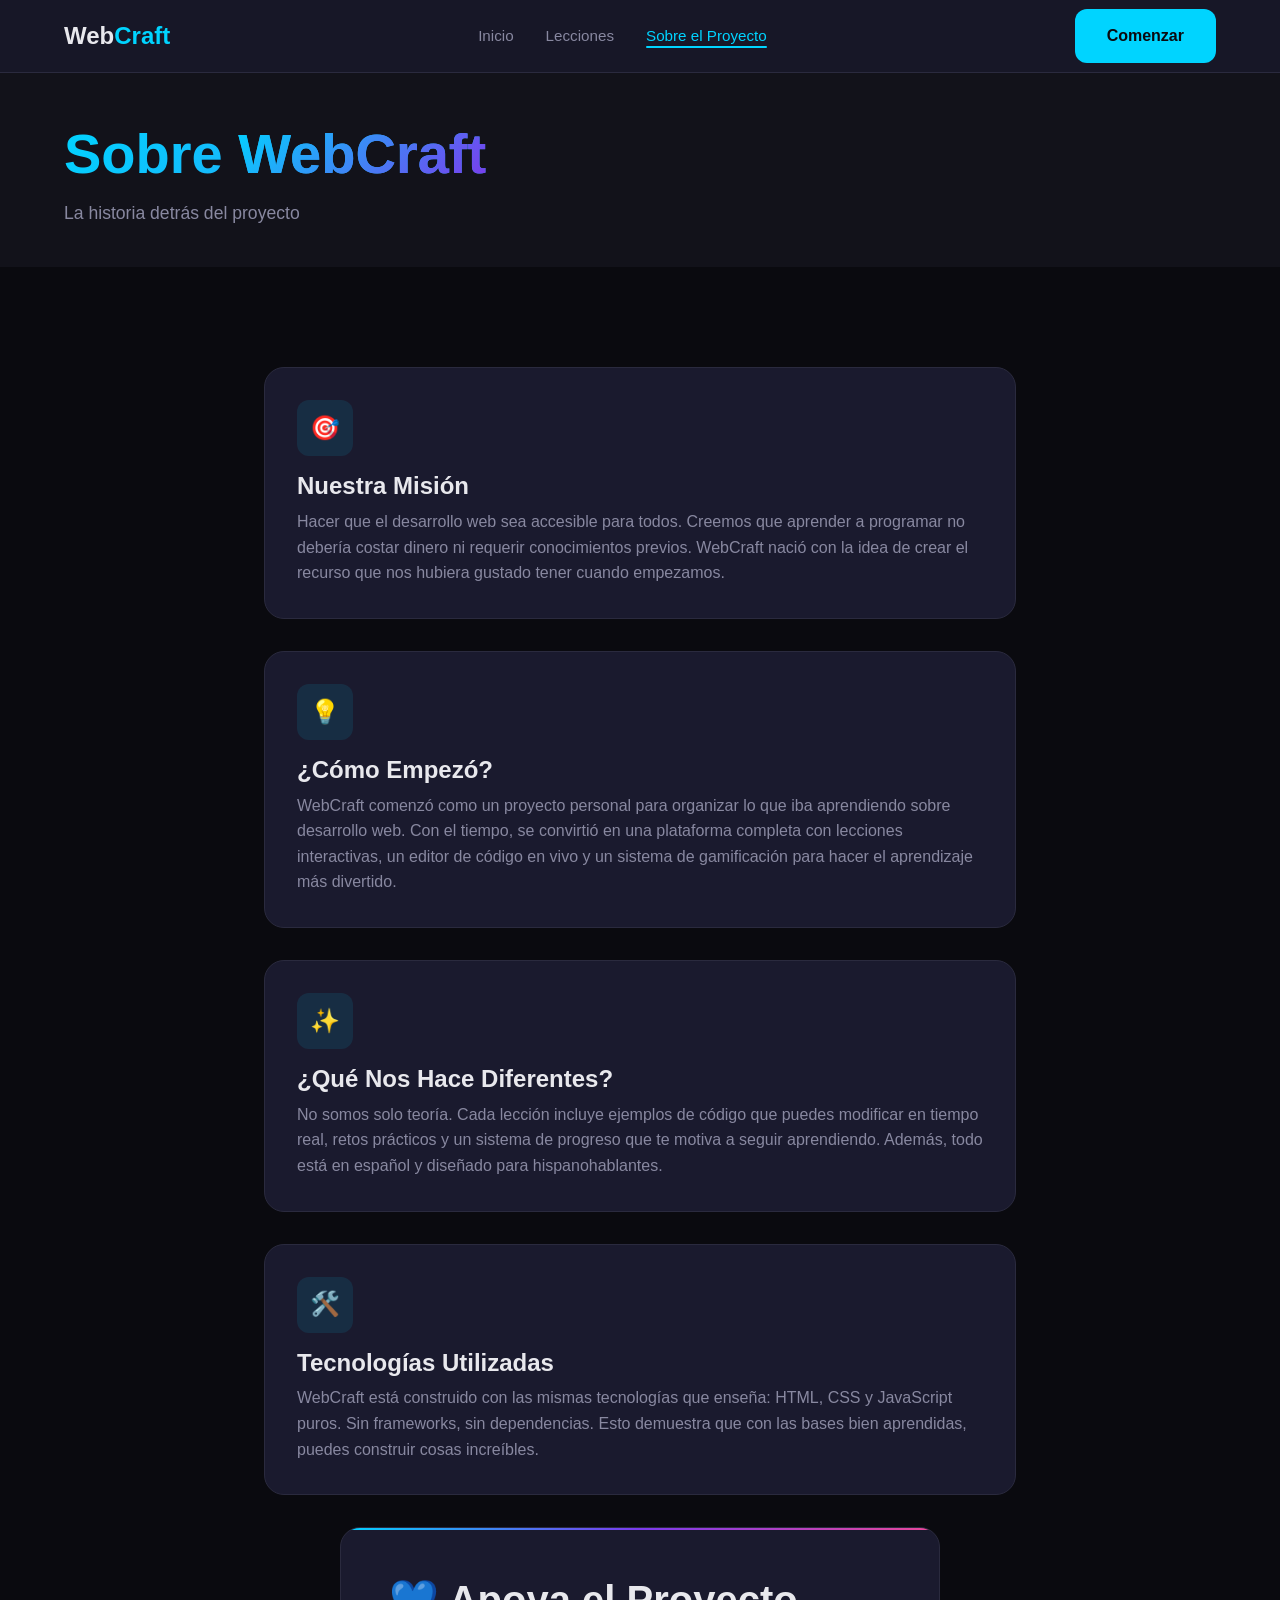
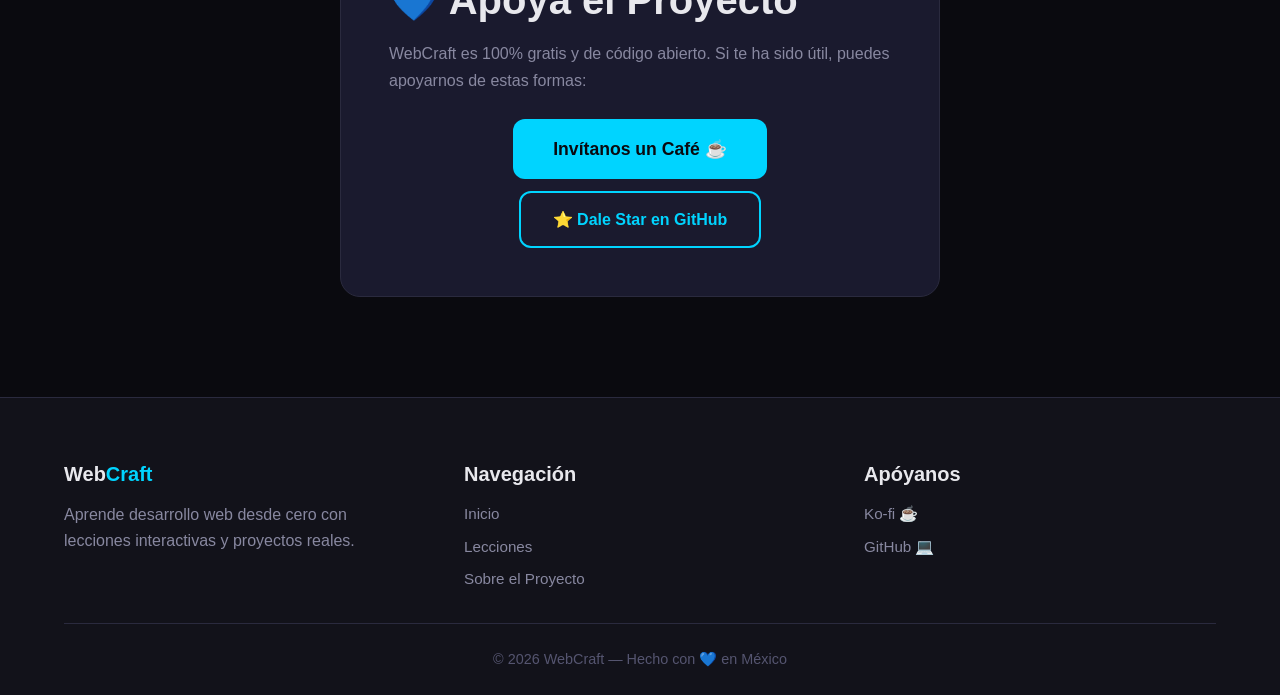
==== about.html @ f42bc747 "Completado el desarrollo de WebCraft: estilos, scripts HTMLs funcionales." ====
<!DOCTYPE html>
<html lang="es">
<head>
  <meta charset="UTF-8">
  <meta name="viewport" content="width=device-width, initial-scale=1.0">
  <meta name="description" content="Conoce la historia detrás de WebCraft, una plataforma gratuita para aprender desarrollo web.">
  <meta property="og:title" content="Sobre el Proyecto — WebCraft">
  <meta property="og:description" content="Conoce la historia detrás de WebCraft, una plataforma gratuita para aprender desarrollo web.">
  <meta property="og:type" content="website">
  <meta http-equiv="Content-Security-Policy" content="default-src 'self'; script-src 'self' 'unsafe-inline'; style-src 'self' 'unsafe-inline' https://fonts.googleapis.com; font-src https://fonts.gstatic.com; frame-src 'self' blob:; img-src 'self' data:;">
  <title>Sobre el Proyecto — WebCraft</title>
  <link rel="icon" href="data:image/svg+xml,<svg xmlns='http://www.w3.org/2000/svg' viewBox='0 0 100 100'><text y='.9em' font-size='90'>🌐</text></svg>">
  <link rel="stylesheet" href="css/styles.css">
  <link rel="stylesheet" href="css/components.css">
  <link rel="stylesheet" href="css/responsive.css">
</head>
<body>
  <header class="header" id="header">
    <nav class="nav container">
      <a href="index.html" class="nav-logo">Web<span>Craft</span></a>
      <ul class="nav-links" id="navLinks">
        <li><a href="index.html">Inicio</a></li>
        <li><a href="lecciones.html">Lecciones</a></li>
        <li><a href="about.html" class="active">Sobre el Proyecto</a></li>
      </ul>
      <a href="lecciones.html" class="btn btn-primary nav-cta">Comenzar</a>
      <button class="hamburger" id="hamburger" aria-label="Menú">
        <span></span><span></span><span></span>
      </button>
    </nav>
  </header>

  <section class="lesson-header">
    <div class="container">
      <h1 class="animate-on-scroll">Sobre <span class="gradient-text">WebCraft</span></h1>
      <p style="color: var(--text-secondary); margin-top: 12px; font-size: 1.1rem;" class="animate-on-scroll">La historia detrás del proyecto</p>
    </div>
  </section>

  <section class="section">
    <div class="container" style="max-width: 800px;">
      <div class="feature-card animate-on-scroll" style="margin-bottom: 32px;">
        <div class="feature-icon">🎯</div>
        <h3>Nuestra Misión</h3>
        <p>Hacer que el desarrollo web sea accesible para todos. Creemos que aprender a programar no debería costar dinero ni requerir conocimientos previos. WebCraft nació con la idea de crear el recurso que nos hubiera gustado tener cuando empezamos.</p>
      </div>

      <div class="feature-card animate-on-scroll" style="margin-bottom: 32px;">
        <div class="feature-icon">💡</div>
        <h3>¿Cómo Empezó?</h3>
        <p>WebCraft comenzó como un proyecto personal para organizar lo que iba aprendiendo sobre desarrollo web. Con el tiempo, se convirtió en una plataforma completa con lecciones interactivas, un editor de código en vivo y un sistema de gamificación para hacer el aprendizaje más divertido.</p>
      </div>

      <div class="feature-card animate-on-scroll" style="margin-bottom: 32px;">
        <div class="feature-icon">✨</div>
        <h3>¿Qué Nos Hace Diferentes?</h3>
        <p>No somos solo teoría. Cada lección incluye ejemplos de código que puedes modificar en tiempo real, retos prácticos y un sistema de progreso que te motiva a seguir aprendiendo. Además, todo está en español y diseñado para hispanohablantes.</p>
      </div>

      <div class="feature-card animate-on-scroll" style="margin-bottom: 32px;">
        <div class="feature-icon">🛠️</div>
        <h3>Tecnologías Utilizadas</h3>
        <p>WebCraft está construido con las mismas tecnologías que enseña: HTML, CSS y JavaScript puros. Sin frameworks, sin dependencias. Esto demuestra que con las bases bien aprendidas, puedes construir cosas increíbles.</p>
      </div>

      <div class="donate-card animate-on-scroll">
        <h2>💙 Apoya el Proyecto</h2>
        <p class="mt-2" style="color: var(--text-secondary); line-height: 1.7;">WebCraft es 100% gratis y de código abierto. Si te ha sido útil, puedes apoyarnos de estas formas:</p>
        <div style="display: flex; flex-direction: column; gap: 12px; margin-top: 24px; align-items: center;">
          <a href="https://ko-fi.com/webcraft" target="_blank" rel="noopener noreferrer" class="btn btn-primary">Invítanos un Café ☕</a>
          <a href="https://github.com/martin08339/webcraft" target="_blank" rel="noopener noreferrer" class="btn btn-secondary">⭐ Dale Star en GitHub</a>
        </div>
      </div>
    </div>
  </section>

  <footer class="footer">
    <div class="container">
      <div class="footer-grid">
        <div class="footer-col">
          <h4>Web<span style="color: var(--accent-cyan)">Craft</span></h4>
          <p style="color: var(--text-secondary); margin-top: 8px; line-height: 1.6;">Aprende desarrollo web desde cero con lecciones interactivas y proyectos reales.</p>
        </div>
        <div class="footer-col">
          <h4>Navegación</h4>
          <a href="index.html">Inicio</a>
          <a href="lecciones.html">Lecciones</a>
          <a href="about.html">Sobre el Proyecto</a>
        </div>
        <div class="footer-col">
          <h4>Apóyanos</h4>
          <a href="https://ko-fi.com/webcraft" target="_blank" rel="noopener noreferrer">Ko-fi ☕</a>
          <a href="https://github.com/martin08339/webcraft" target="_blank" rel="noopener noreferrer">GitHub 💻</a>
        </div>
      </div>
      <div class="footer-bottom">
        <p>© 2026 WebCraft — Hecho con 💙 en México</p>
      </div>
    </div>
  </footer>

  <script src="js/lessons.js"></script>
  <script src="js/progress.js"></script>
  <script src="js/badges.js"></script>
  <script src="js/editor.js"></script>
  <script src="js/main.js"></script>
</body>
</html>
---- css/styles.css ----
/* ============================================
   WebCraft - Main Design System
   Premium Dark Theme for Web Development Learning
   ============================================ */

/* ---------- Google Fonts ---------- */
@import url('https://fonts.googleapis.com/css2?family=Fira+Code:wght@400;500&family=Inter:wght@400;500&family=Outfit:wght@400;500;600;700&display=swap');

/* ============================================
   CSS Custom Properties (Design Tokens)
   ============================================ */
:root {
  /* Backgrounds */
  --bg-primary: #0a0a0f;
  --bg-secondary: #12121a;
  --bg-card: #1a1a2e;
  --bg-card-hover: #1e1e36;

  /* Accent Colors */
  --accent-cyan: #00d4ff;
  --accent-purple: #7c3aed;
  --accent-pink: #ec4899;
  --accent-green: #10b981;

  /* Text Colors */
  --text-primary: #e8e8ed;
  --text-secondary: #8888a0;
  --text-muted: #555570;

  /* Semantic Colors */
  --danger: #ef4444;
  --warning: #f59e0b;

  /* Borders & Shadows */
  --border: #2a2a3e;
  --shadow: 0 4px 24px rgba(0, 0, 0, 0.4);
  --glass: rgba(26, 26, 46, 0.7);

  /* Radii */
  --radius: 12px;
  --radius-lg: 20px;

  /* Transitions */
  --transition: all 0.3s ease;
}

/* ============================================
   Global Reset
   ============================================ */
*,
*::before,
*::after {
  box-sizing: border-box;
  margin: 0;
  padding: 0;
}

html {
  scroll-behavior: smooth;
}

body {
  background-color: var(--bg-primary);
  color: var(--text-primary);
  font-family: 'Inter', -apple-system, BlinkMacSystemFont, 'Segoe UI', sans-serif;
  line-height: 1.6;
  -webkit-font-smoothing: antialiased;
  -moz-osx-font-smoothing: grayscale;
  overflow-x: hidden;
}

/* ============================================
   Typography
   ============================================ */
h1, h2, h3, h4, h5, h6 {
  font-family: 'Outfit', sans-serif;
  color: var(--text-primary);
  line-height: 1.2;
  font-weight: 700;
}

h1 {
  font-size: 3.5rem;
  background: linear-gradient(135deg, var(--accent-cyan), var(--accent-purple));
  -webkit-background-clip: text;
  background-clip: text;
  -webkit-text-fill-color: transparent;
}

h2 {
  font-size: 2.5rem;
}

h3 {
  font-size: 1.5rem;
}

h4 {
  font-size: 1.25rem;
}

h5 {
  font-size: 1.1rem;
}

h6 {
  font-size: 1rem;
}

/* Gradient text utility */
.gradient-text {
  background: linear-gradient(135deg, var(--accent-cyan), var(--accent-purple));
  -webkit-background-clip: text;
  background-clip: text;
  -webkit-text-fill-color: transparent;
}

a {
  color: var(--accent-cyan);
  text-decoration: none;
  transition: var(--transition);
}

a:hover {
  color: var(--accent-purple);
}

/* ============================================
   Layout
   ============================================ */
.container {
  max-width: 1200px;
  margin: 0 auto;
  padding: 0 24px;
}

.section {
  padding: 100px 0;
}

.section-title {
  text-align: center;
  font-size: 2.5rem;
  margin-bottom: 12px;
  background: linear-gradient(135deg, var(--accent-cyan), var(--accent-purple));
  -webkit-background-clip: text;
  background-clip: text;
  -webkit-text-fill-color: transparent;
}

.section-subtitle {
  text-align: center;
  color: var(--text-secondary);
  font-size: 1.1rem;
  max-width: 600px;
  margin: 0 auto 48px;
}

/* Grid system */
.grid-2 {
  display: grid;
  grid-template-columns: repeat(2, 1fr);
  gap: 24px;
}

.grid-3 {
  display: grid;
  grid-template-columns: repeat(3, 1fr);
  gap: 24px;
}

.grid-4 {
  display: grid;
  grid-template-columns: repeat(4, 1fr);
  gap: 24px;
}

/* ============================================
   Header & Navigation
   ============================================ */
.header {
  position: fixed;
  top: 0;
  left: 0;
  width: 100%;
  z-index: 1000;
  background: var(--glass);
  backdrop-filter: blur(20px);
  -webkit-backdrop-filter: blur(20px);
  border-bottom: 1px solid var(--border);
  transition: var(--transition);
}

.header.scrolled {
  background: rgba(10, 10, 15, 0.92);
  box-shadow: 0 2px 20px rgba(0, 0, 0, 0.3);
}

.nav {
  display: flex;
  justify-content: space-between;
  align-items: center;
  height: 72px;
}

.nav-logo {
  font-family: 'Outfit', sans-serif;
  font-weight: 700;
  font-size: 1.5rem;
  color: var(--text-primary);
}

.nav-logo span {
  color: var(--accent-cyan);
}

.nav-links {
  display: flex;
  gap: 32px;
  list-style: none;
  align-items: center;
}

.nav-links a {
  color: var(--text-secondary);
  font-size: 0.95rem;
  font-weight: 500;
  transition: var(--transition);
  position: relative;
}

.nav-links a:hover {
  color: var(--text-primary);
}

.nav-links a.active {
  color: var(--accent-cyan);
}

.nav-links a.active::after {
  content: '';
  position: absolute;
  bottom: -4px;
  left: 0;
  width: 100%;
  height: 2px;
  background: var(--accent-cyan);
  border-radius: 2px;
}

.nav-cta {
  background: var(--accent-cyan);
  color: #0a0a0f;
  padding: 10px 24px;
  border-radius: var(--radius);
  font-weight: 600;
  font-size: 0.9rem;
  border: none;
  cursor: pointer;
  transition: var(--transition);
  font-family: 'Inter', sans-serif;
}

.nav-cta:hover {
  box-shadow: 0 0 20px rgba(0, 212, 255, 0.3);
  transform: translateY(-1px);
}

/* Hamburger menu - hidden by default */
.hamburger {
  display: none;
  flex-direction: column;
  gap: 5px;
  cursor: pointer;
  background: none;
  border: none;
  padding: 4px;
}

.hamburger span {
  display: block;
  width: 24px;
  height: 2px;
  background: var(--text-primary);
  border-radius: 2px;
  transition: var(--transition);
}

/* ============================================
   Hero Section
   ============================================ */
.hero {
  min-height: 100vh;
  display: flex;
  align-items: center;
  justify-content: center;
  position: relative;
  overflow: hidden;
}

.hero::before {
  content: '';
  position: absolute;
  top: -50%;
  left: -50%;
  width: 200%;
  height: 200%;
  background: radial-gradient(
    ellipse at 30% 50%,
    rgba(0, 212, 255, 0.08) 0%,
    rgba(124, 58, 237, 0.06) 30%,
    rgba(236, 72, 153, 0.04) 60%,
    transparent 80%
  );
  animation: gradient 15s ease infinite;
  z-index: 0;
}

.hero-content {
  position: relative;
  z-index: 1;
  text-align: center;
  max-width: 800px;
  padding: 0 24px;
}

.hero h1 {
  font-size: clamp(2.5rem, 5vw, 4rem);
  margin-bottom: 20px;
  line-height: 1.1;
}

.hero p {
  font-size: 1.2rem;
  color: var(--text-secondary);
  max-width: 600px;
  margin: 0 auto;
  line-height: 1.7;
}

.hero-buttons {
  display: flex;
  gap: 16px;
  justify-content: center;
  margin-top: 32px;
  flex-wrap: wrap;
}

/* ============================================
   Buttons
   ============================================ */
.btn {
  padding: 14px 32px;
  border-radius: var(--radius);
  font-weight: 600;
  cursor: pointer;
  transition: var(--transition);
  font-size: 1rem;
  border: none;
  font-family: 'Inter', sans-serif;
  display: inline-flex;
  align-items: center;
  gap: 8px;
}

.btn:hover {
  transform: translateY(-2px);
}

.btn-primary {
  background: var(--accent-cyan);
  color: #0a0a0f;
}

.btn-primary:hover {
  box-shadow: 0 0 30px rgba(0, 212, 255, 0.4), 0 0 60px rgba(0, 212, 255, 0.15);
}

.btn-secondary {
  background: transparent;
  border: 2px solid var(--accent-cyan);
  color: var(--accent-cyan);
}

.btn-secondary:hover {
  background: rgba(0, 212, 255, 0.1);
}

.btn-ghost {
  background: transparent;
  color: var(--text-secondary);
}

.btn-ghost:hover {
  color: var(--text-primary);
}

/* ============================================
   Stats Section
   ============================================ */
.stats {
  display: flex;
  justify-content: center;
  gap: 64px;
  padding: 48px 0;
}

.stat-item {
  text-align: center;
}

.stat-number {
  font-size: 2.5rem;
  font-weight: 700;
  color: var(--accent-cyan);
  font-family: 'Outfit', sans-serif;
  line-height: 1;
}

.stat-label {
  color: var(--text-secondary);
  margin-top: 4px;
  font-size: 0.95rem;
}

/* ============================================
   Feature Cards
   ============================================ */
.features-grid {
  display: grid;
  grid-template-columns: repeat(3, 1fr);
  gap: 24px;
}

.feature-card {
  background: var(--bg-card);
  padding: 32px;
  border-radius: var(--radius-lg);
  border: 1px solid var(--border);
  transition: var(--transition);
  position: relative;
  overflow: hidden;
}

.feature-card:hover {
  transform: translateY(-4px);
  border-color: rgba(0, 212, 255, 0.3);
  box-shadow: 0 8px 32px rgba(0, 0, 0, 0.3);
}

.feature-card::before {
  content: '';
  position: absolute;
  top: 0;
  left: 0;
  width: 100%;
  height: 2px;
  background: linear-gradient(90deg, var(--accent-cyan), var(--accent-purple), var(--accent-pink));
  opacity: 0;
  transition: var(--transition);
}

.feature-card:hover::before {
  opacity: 1;
}

.feature-icon {
  width: 56px;
  height: 56px;
  border-radius: 12px;
  background: rgba(0, 212, 255, 0.1);
  display: flex;
  align-items: center;
  justify-content: center;
  font-size: 24px;
  margin-bottom: 16px;
}

.feature-card h3 {
  margin-bottom: 8px;
}

.feature-card p {
  color: var(--text-secondary);
  line-height: 1.6;
}

/* ============================================
   Steps / How It Works
   ============================================ */
.steps {
  display: flex;
  gap: 32px;
  align-items: flex-start;
}

.step {
  flex: 1;
  text-align: center;
  position: relative;
}

.step-number {
  width: 48px;
  height: 48px;
  border-radius: 50%;
  background: var(--accent-purple);
  color: white;
  font-weight: 700;
  font-size: 1.2rem;
  margin: 0 auto 16px;
  display: flex;
  align-items: center;
  justify-content: center;
  font-family: 'Outfit', sans-serif;
}

/* Connector line between steps */
.step::after {
  content: '';
  position: absolute;
  top: 24px;
  left: calc(50% + 32px);
  width: calc(100% - 64px);
  height: 2px;
  background: linear-gradient(90deg, var(--accent-purple), var(--accent-cyan));
  opacity: 0.3;
}

.step:last-child::after {
  display: none;
}

.step h3 {
  margin-bottom: 8px;
  font-size: 1.15rem;
}

.step p {
  color: var(--text-secondary);
  font-size: 0.95rem;
  line-height: 1.5;
}

/* ============================================
   Footer
   ============================================ */
.footer {
  background: var(--bg-secondary);
  padding: 64px 0 24px;
  border-top: 1px solid var(--border);
}

.footer-grid {
  display: grid;
  grid-template-columns: repeat(3, 1fr);
  gap: 48px;
}

.footer-col h4 {
  margin-bottom: 16px;
  color: var(--text-primary);
  font-family: 'Outfit', sans-serif;
}

.footer-col a {
  display: block;
  color: var(--text-secondary);
  margin-bottom: 8px;
  font-size: 0.95rem;
  transition: var(--transition);
}

.footer-col a:hover {
  color: var(--accent-cyan);
  transform: translateX(4px);
}

.footer-bottom {
  text-align: center;
  padding-top: 24px;
  margin-top: 24px;
  border-top: 1px solid var(--border);
  color: var(--text-muted);
  font-size: 0.9rem;
}

/* ============================================
   Donation Section
   ============================================ */
.donate-section {
  text-align: center;
  padding: 80px 0;
  position: relative;
}

.donate-card {
  background: var(--bg-card);
  max-width: 600px;
  margin: 0 auto;
  padding: 48px;
  border-radius: var(--radius-lg);
  border: 1px solid var(--border);
  position: relative;
  overflow: hidden;
}

.donate-card::before {
  content: '';
  position: absolute;
  top: 0;
  left: 0;
  width: 100%;
  height: 2px;
  background: linear-gradient(90deg, var(--accent-cyan), var(--accent-purple), var(--accent-pink));
}

.donate-card h2 {
  margin-bottom: 12px;
}

.donate-card p {
  color: var(--text-secondary);
  margin-bottom: 24px;
  line-height: 1.6;
}

.donate-card .btn-primary {
  font-size: 1.1rem;
  padding: 16px 40px;
}

/* ============================================
   Keyframe Animations
   ============================================ */

/* Fade in from below */
@keyframes fadeInUp {
  from {
    opacity: 0;
    transform: translateY(30px);
  }
  to {
    opacity: 1;
    transform: translateY(0);
  }
}

/* Subtle floating motion */
@keyframes float {
  0%, 100% {
    transform: translateY(0);
  }
  50% {
    transform: translateY(-10px);
  }
}

/* Gradient background shift for hero */
@keyframes gradient {
  0% {
    background-position: 0% 50%;
  }
  50% {
    background-position: 100% 50%;
  }
  100% {
    background-position: 0% 50%;
  }
}

/* Glow pulse for buttons */
@keyframes glow {
  0%, 100% {
    box-shadow: 0 0 5px rgba(0, 212, 255, 0.2);
  }
  50% {
    box-shadow: 0 0 20px rgba(0, 212, 255, 0.4), 0 0 40px rgba(0, 212, 255, 0.1);
  }
}

/* Slide in from right */
@keyframes slideInRight {
  from {
    opacity: 0;
    transform: translateX(40px);
  }
  to {
    opacity: 1;
    transform: translateX(0);
  }
}

/* Confetti celebration */
@keyframes confetti {
  0% {
    transform: translateY(-100vh) rotate(0deg);
    opacity: 1;
  }
  100% {
    transform: translateY(100vh) rotate(720deg);
    opacity: 0;
  }
}

/* Scroll-triggered animation class */
.animate-on-scroll {
  opacity: 0;
  transform: translateY(30px);
}

.animate-on-scroll.visible {
  opacity: 1;
  transform: translateY(0);
  transition: opacity 0.6s ease, transform 0.6s ease;
}

/* ============================================
   Utility Classes
   ============================================ */

/* Text alignment */
.text-center {
  text-align: center;
}

/* Text colors */
.text-cyan {
  color: var(--accent-cyan);
}

.text-purple {
  color: var(--accent-purple);
}

.text-green {
  color: var(--accent-green);
}

/* Margin top */
.mt-1 {
  margin-top: 8px;
}

.mt-2 {
  margin-top: 16px;
}

.mt-3 {
  margin-top: 24px;
}

.mt-4 {
  margin-top: 32px;
}

/* Margin bottom */
.mb-1 {
  margin-bottom: 8px;
}

.mb-2 {
  margin-bottom: 16px;
}

.mb-3 {
  margin-bottom: 24px;
}

.mb-4 {
  margin-bottom: 32px;
}

/* Hidden utility */
.hidden {
  display: none;
}
---- css/components.css ----
/* ============================================
   WebCraft - Component Styles
   Reusable UI components for the learning platform
   ============================================ */

/* ============================================
   Progress Bar
   ============================================ */
.progress-container {
  background: var(--bg-secondary);
  border-radius: 999px;
  height: 12px;
  overflow: hidden;
  width: 100%;
}

.progress-bar {
  height: 100%;
  background: linear-gradient(90deg, var(--accent-cyan), var(--accent-purple));
  border-radius: 999px;
  transition: width 0.5s ease;
  position: relative;
}

/* Shimmer animation on the progress bar */
.progress-bar::after {
  content: '';
  position: absolute;
  top: 0;
  left: 0;
  width: 100%;
  height: 100%;
  background: linear-gradient(
    90deg,
    transparent 0%,
    rgba(255, 255, 255, 0.2) 50%,
    transparent 100%
  );
  animation: shimmer 2s infinite;
  border-radius: 999px;
}

@keyframes shimmer {
  0% {
    transform: translateX(-100%);
  }
  100% {
    transform: translateX(100%);
  }
}

.progress-info {
  display: flex;
  justify-content: space-between;
  margin-bottom: 8px;
  align-items: center;
}

.progress-text {
  color: var(--text-secondary);
  font-size: 0.9rem;
}

.progress-percentage {
  color: var(--accent-cyan);
  font-weight: 600;
  font-size: 0.9rem;
}

/* ============================================
   Roadmap / Lesson Cards
   ============================================ */
.roadmap {
  position: relative;
  padding-left: 40px;
}

/* Vertical timeline line */
.roadmap::before {
  content: '';
  position: absolute;
  left: 16px;
  top: 0;
  bottom: 0;
  width: 2px;
  background: var(--border);
}

.roadmap-item {
  position: relative;
  margin-bottom: 32px;
  padding-left: 32px;
}

/* Timeline dot */
.roadmap-dot {
  width: 32px;
  height: 32px;
  border-radius: 50%;
  position: absolute;
  left: -40px;
  top: 4px;
  background: var(--bg-card);
  border: 3px solid var(--border);
  z-index: 1;
  display: flex;
  align-items: center;
  justify-content: center;
  font-size: 14px;
  transition: var(--transition);
}

/* Completed state */
.roadmap-item.completed .roadmap-dot {
  border-color: var(--accent-green);
  background: rgba(16, 185, 129, 0.2);
}

/* Available / current state */
.roadmap-item.available .roadmap-dot {
  border-color: var(--accent-cyan);
  background: rgba(0, 212, 255, 0.2);
  animation: glow 2s ease-in-out infinite;
}

/* Locked state */
.roadmap-item.locked .roadmap-dot {
  border-color: var(--text-muted);
}

/* Roadmap card */
.roadmap-card {
  background: var(--bg-card);
  padding: 24px;
  border-radius: var(--radius);
  border: 1px solid var(--border);
  cursor: pointer;
  transition: var(--transition);
}

.roadmap-card:hover {
  border-color: rgba(0, 212, 255, 0.3);
  transform: translateX(4px);
}

.roadmap-card.locked {
  opacity: 0.5;
  cursor: not-allowed;
}

.roadmap-card.locked:hover {
  border-color: var(--border);
  transform: none;
}

.roadmap-card h3 {
  display: flex;
  align-items: center;
  gap: 8px;
  font-size: 1.15rem;
}

.roadmap-meta {
  display: flex;
  gap: 16px;
  margin-top: 8px;
  font-size: 0.85rem;
  color: var(--text-secondary);
  flex-wrap: wrap;
}

/* Lesson category badges */
.lesson-badge {
  padding: 2px 10px;
  border-radius: 999px;
  font-size: 0.75rem;
  font-weight: 600;
  text-transform: uppercase;
  letter-spacing: 0.5px;
}

.lesson-badge.html {
  background: rgba(249, 115, 22, 0.15);
  color: #f97316;
}

.lesson-badge.css {
  background: rgba(59, 130, 246, 0.15);
  color: #3b82f6;
}

.lesson-badge.js {
  background: rgba(234, 179, 8, 0.15);
  color: #eab308;
}

/* ============================================
   Code Editor
   ============================================ */
.editor-container {
  background: #0d1117;
  border-radius: var(--radius);
  overflow: hidden;
  border: 1px solid var(--border);
}

.editor-header {
  display: flex;
  justify-content: space-between;
  align-items: center;
  padding: 12px 16px;
  background: #161b22;
  border-bottom: 1px solid var(--border);
}

.editor-tabs {
  display: flex;
  gap: 4px;
}

.editor-tab {
  padding: 6px 16px;
  border-radius: 6px;
  font-size: 0.85rem;
  cursor: pointer;
  color: var(--text-secondary);
  background: transparent;
  border: none;
  font-family: 'Inter', sans-serif;
  transition: var(--transition);
}

.editor-tab:hover {
  color: var(--text-primary);
  background: rgba(255, 255, 255, 0.05);
}

.editor-tab.active {
  background: rgba(0, 212, 255, 0.1);
  color: var(--accent-cyan);
}

.editor-actions {
  display: flex;
  gap: 8px;
}

.editor-textarea {
  width: 100%;
  min-height: 200px;
  background: transparent;
  color: #e6edf3;
  font-family: 'Fira Code', monospace;
  font-size: 0.9rem;
  padding: 16px;
  border: none;
  outline: none;
  resize: vertical;
  line-height: 1.6;
  tab-size: 2;
}

.editor-textarea::placeholder {
  color: var(--text-muted);
}

.editor-preview {
  padding: 16px;
  background: white;
  min-height: 150px;
  border-radius: 0 0 var(--radius) var(--radius);
}

.editor-preview iframe {
  width: 100%;
  min-height: 150px;
  border: none;
  border-radius: 4px;
  background: white;
}

/* Editor action buttons */
.btn-run {
  background: var(--accent-green);
  color: white;
  padding: 8px 20px;
  border-radius: 8px;
  font-weight: 600;
  font-size: 0.85rem;
  border: none;
  cursor: pointer;
  font-family: 'Inter', sans-serif;
  transition: var(--transition);
  display: inline-flex;
  align-items: center;
  gap: 6px;
}

.btn-run:hover {
  box-shadow: 0 0 20px rgba(16, 185, 129, 0.3);
  transform: translateY(-1px);
}

.btn-reset {
  background: transparent;
  border: 1px solid var(--border);
  color: var(--text-secondary);
  padding: 8px 20px;
  border-radius: 8px;
  cursor: pointer;
  font-family: 'Inter', sans-serif;
  font-size: 0.85rem;
  transition: var(--transition);
}

.btn-reset:hover {
  border-color: var(--text-secondary);
  color: var(--text-primary);
}

/* ============================================
   Badge / Achievement Cards
   ============================================ */
.badges-grid {
  display: grid;
  grid-template-columns: repeat(4, 1fr);
  gap: 16px;
}

.badge-card {
  background: var(--bg-card);
  padding: 20px;
  border-radius: var(--radius);
  text-align: center;
  border: 1px solid var(--border);
  transition: var(--transition);
}

.badge-card:hover {
  transform: translateY(-2px);
}

.badge-card.unlocked {
  border-color: rgba(16, 185, 129, 0.4);
  background: rgba(16, 185, 129, 0.05);
}

.badge-card.locked {
  opacity: 0.4;
  filter: grayscale(1);
}

.badge-card.locked:hover {
  transform: none;
}

.badge-icon {
  font-size: 2.5rem;
  margin-bottom: 8px;
  display: block;
}

.badge-name {
  font-weight: 600;
  font-size: 0.9rem;
  color: var(--text-primary);
}

.badge-desc {
  font-size: 0.8rem;
  color: var(--text-secondary);
  margin-top: 4px;
  line-height: 1.4;
}

/* ============================================
   Lesson Page Components
   ============================================ */
.lesson-header {
  padding: 120px 0 40px;
  background: var(--bg-secondary);
}

.lesson-title {
  font-size: 2rem;
  font-family: 'Outfit', sans-serif;
}

.lesson-meta {
  display: flex;
  gap: 20px;
  margin-top: 12px;
  color: var(--text-secondary);
  font-size: 0.9rem;
  flex-wrap: wrap;
  align-items: center;
}

.lesson-content {
  padding: 48px 0;
  max-width: 800px;
  margin: 0 auto;
}

.lesson-content h2 {
  margin-top: 40px;
  margin-bottom: 16px;
  color: var(--text-primary);
  font-size: 1.75rem;
}

.lesson-content h3 {
  margin-top: 24px;
  margin-bottom: 12px;
  font-size: 1.3rem;
}

.lesson-content p {
  line-height: 1.8;
  margin-bottom: 16px;
  color: var(--text-secondary);
}

/* Inline code */
.lesson-content code {
  background: var(--bg-card);
  padding: 2px 8px;
  border-radius: 4px;
  font-family: 'Fira Code', monospace;
  font-size: 0.9em;
  color: var(--accent-cyan);
}

/* Code blocks */
.lesson-content pre {
  background: #0d1117;
  padding: 20px;
  border-radius: var(--radius);
  overflow-x: auto;
  margin: 16px 0;
  border: 1px solid var(--border);
}

.lesson-content pre code {
  background: transparent;
  padding: 0;
  color: #e6edf3;
  font-size: 0.9rem;
  line-height: 1.6;
}

/* Lists */
.lesson-content ul,
.lesson-content ol {
  padding-left: 24px;
  margin-bottom: 16px;
}

.lesson-content li {
  margin-bottom: 8px;
  line-height: 1.6;
  color: var(--text-secondary);
}

/* Lesson navigation (prev/next) */
.lesson-nav {
  display: flex;
  justify-content: space-between;
  padding: 40px 0;
  border-top: 1px solid var(--border);
  margin-top: 48px;
}

.lesson-nav a {
  display: flex;
  align-items: center;
  gap: 8px;
  color: var(--text-secondary);
  font-weight: 500;
  transition: var(--transition);
}

.lesson-nav a:hover {
  color: var(--accent-cyan);
}

/* Lesson complete section */
.lesson-complete-section {
  text-align: center;
  padding: 40px;
  background: var(--bg-card);
  border-radius: var(--radius-lg);
  margin: 40px 0;
  border: 1px solid var(--border);
}

.lesson-complete-section h3 {
  margin-bottom: 8px;
}

.lesson-complete-section p {
  color: var(--text-secondary);
  margin-bottom: 20px;
}

/* ============================================
   Modal
   ============================================ */
.modal-overlay {
  position: fixed;
  inset: 0;
  background: rgba(0, 0, 0, 0.7);
  backdrop-filter: blur(4px);
  -webkit-backdrop-filter: blur(4px);
  z-index: 2000;
  display: flex;
  align-items: center;
  justify-content: center;
  opacity: 0;
  pointer-events: none;
  transition: var(--transition);
}

.modal-overlay.active {
  opacity: 1;
  pointer-events: all;
}

.modal {
  background: var(--bg-card);
  padding: 48px;
  border-radius: var(--radius-lg);
  text-align: center;
  max-width: 400px;
  width: 90%;
  transform: scale(0.9);
  transition: transform 0.3s ease, opacity 0.3s ease;
  border: 1px solid var(--border);
  position: relative;
}

.modal-overlay.active .modal {
  transform: scale(1);
}

.modal-icon {
  font-size: 4rem;
  margin-bottom: 16px;
  display: block;
}

.modal h2 {
  margin-bottom: 8px;
  font-size: 1.5rem;
}

.modal p {
  color: var(--text-secondary);
  margin-bottom: 24px;
  line-height: 1.6;
}

/* ============================================
   Toast Notification
   ============================================ */
.toast {
  position: fixed;
  bottom: 24px;
  right: 24px;
  background: var(--bg-card);
  padding: 16px 24px;
  border-radius: var(--radius);
  border-left: 4px solid var(--accent-green);
  box-shadow: var(--shadow);
  z-index: 3000;
  transform: translateX(120%);
  transition: transform 0.4s cubic-bezier(0.68, -0.55, 0.27, 1.55);
  max-width: 360px;
}

.toast.show {
  transform: translateX(0);
}

.toast-content {
  display: flex;
  align-items: center;
  gap: 12px;
  color: var(--text-primary);
  font-size: 0.95rem;
}

.toast-content .toast-icon {
  font-size: 1.3rem;
  flex-shrink: 0;
}

/* Toast variants */
.toast.toast-warning {
  border-left-color: var(--warning);
}

.toast.toast-danger {
  border-left-color: var(--danger);
}

.toast.toast-info {
  border-left-color: var(--accent-cyan);
}

/* ============================================
   XP Display
   ============================================ */
.xp-display {
  display: flex;
  align-items: center;
  gap: 8px;
  background: rgba(124, 58, 237, 0.15);
  padding: 8px 16px;
  border-radius: 999px;
  font-weight: 600;
  color: var(--accent-purple);
  font-size: 0.9rem;
}

.xp-display .xp-icon {
  font-size: 1.1rem;
}

/* ============================================
   Category Chips
   ============================================ */
.chip {
  padding: 4px 12px;
  border-radius: 999px;
  font-size: 0.75rem;
  font-weight: 600;
  text-transform: uppercase;
  letter-spacing: 0.5px;
  display: inline-block;
}

.chip-html {
  background: rgba(249, 115, 22, 0.15);
  color: #f97316;
}

.chip-css {
  background: rgba(59, 130, 246, 0.15);
  color: #3b82f6;
}

.chip-js {
  background: rgba(234, 179, 8, 0.15);
  color: #eab308;
}

/* ============================================
   Streak Display
   ============================================ */
.streak-display {
  display: flex;
  align-items: center;
  gap: 6px;
  color: var(--warning);
  font-weight: 600;
  font-size: 0.95rem;
}

.streak-fire {
  animation: flicker 1s ease-in-out infinite alternate;
}

@keyframes flicker {
  0% {
    opacity: 1;
    transform: scale(1);
  }
  50% {
    opacity: 0.8;
    transform: scale(1.1);
  }
  100% {
    opacity: 1;
    transform: scale(1);
  }
}

/* ============================================
   Confetti Animation (CSS Only)
   ============================================ */
.confetti-container {
  position: fixed;
  inset: 0;
  pointer-events: none;
  z-index: 9999;
  overflow: hidden;
}

.confetti-piece {
  position: absolute;
  width: 10px;
  height: 10px;
  top: -10px;
  animation: confetti-fall linear forwards;
}

/* Varying colors for confetti pieces */
.confetti-piece:nth-child(1) {
  background: var(--accent-cyan);
  left: 10%;
  animation-duration: 2.5s;
  animation-delay: 0s;
}

.confetti-piece:nth-child(2) {
  background: var(--accent-purple);
  left: 20%;
  width: 8px;
  height: 12px;
  animation-duration: 3s;
  animation-delay: 0.2s;
}

.confetti-piece:nth-child(3) {
  background: var(--accent-pink);
  left: 30%;
  animation-duration: 2.8s;
  animation-delay: 0.1s;
}

.confetti-piece:nth-child(4) {
  background: var(--accent-green);
  left: 40%;
  width: 12px;
  height: 8px;
  animation-duration: 3.2s;
  animation-delay: 0.3s;
}

.confetti-piece:nth-child(5) {
  background: var(--warning);
  left: 50%;
  animation-duration: 2.6s;
  animation-delay: 0.15s;
}

.confetti-piece:nth-child(6) {
  background: var(--accent-cyan);
  left: 60%;
  width: 8px;
  height: 8px;
  animation-duration: 3.1s;
  animation-delay: 0.25s;
}

.confetti-piece:nth-child(7) {
  background: var(--accent-purple);
  left: 70%;
  animation-duration: 2.9s;
  animation-delay: 0.05s;
}

.confetti-piece:nth-child(8) {
  background: var(--accent-pink);
  left: 80%;
  width: 12px;
  height: 6px;
  animation-duration: 2.7s;
  animation-delay: 0.35s;
}

.confetti-piece:nth-child(9) {
  background: var(--accent-green);
  left: 90%;
  animation-duration: 3.3s;
  animation-delay: 0.4s;
}

.confetti-piece:nth-child(10) {
  background: var(--warning);
  left: 15%;
  width: 6px;
  height: 10px;
  animation-duration: 2.4s;
  animation-delay: 0.1s;
}

.confetti-piece:nth-child(11) {
  background: var(--accent-cyan);
  left: 35%;
  animation-duration: 3.0s;
  animation-delay: 0.22s;
}

.confetti-piece:nth-child(12) {
  background: var(--accent-purple);
  left: 55%;
  width: 10px;
  height: 6px;
  animation-duration: 2.8s;
  animation-delay: 0.18s;
}

.confetti-piece:nth-child(13) {
  background: var(--accent-pink);
  left: 75%;
  animation-duration: 3.4s;
  animation-delay: 0.28s;
}

.confetti-piece:nth-child(14) {
  background: var(--accent-green);
  left: 5%;
  width: 8px;
  height: 8px;
  animation-duration: 2.6s;
  animation-delay: 0.32s;
}

.confetti-piece:nth-child(15) {
  background: var(--warning);
  left: 45%;
  animation-duration: 2.9s;
  animation-delay: 0.08s;
}

.confetti-piece:nth-child(16) {
  background: var(--accent-cyan);
  left: 65%;
  width: 6px;
  height: 12px;
  animation-duration: 3.1s;
  animation-delay: 0.38s;
}

.confetti-piece:nth-child(17) {
  background: var(--accent-purple);
  left: 85%;
  animation-duration: 2.5s;
  animation-delay: 0.12s;
}

.confetti-piece:nth-child(18) {
  background: var(--accent-pink);
  left: 25%;
  width: 10px;
  height: 10px;
  animation-duration: 3.2s;
  animation-delay: 0.42s;
}

.confetti-piece:nth-child(19) {
  background: var(--accent-green);
  left: 95%;
  animation-duration: 2.7s;
  animation-delay: 0.06s;
}

.confetti-piece:nth-child(20) {
  background: var(--warning);
  left: 52%;
  width: 8px;
  height: 10px;
  animation-duration: 3.0s;
  animation-delay: 0.2s;
}

/* Confetti fall animation with rotation and horizontal drift */
@keyframes confetti-fall {
  0% {
    transform: translateY(-10px) translateX(0) rotate(0deg);
    opacity: 1;
  }
  25% {
    transform: translateY(25vh) translateX(15px) rotate(180deg);
    opacity: 1;
  }
  50% {
    transform: translateY(50vh) translateX(-10px) rotate(360deg);
    opacity: 0.8;
  }
  75% {
    transform: translateY(75vh) translateX(20px) rotate(540deg);
    opacity: 0.5;
  }
  100% {
    transform: translateY(100vh) translateX(-5px) rotate(720deg);
    opacity: 0;
  }
}
---- css/responsive.css ----
/* ============================================
   WebCraft - Responsive Styles
   Breakpoints: 768px (Tablet), 480px (Mobile)
   ============================================ */

/* ============================================
   Tablet Breakpoint (max-width: 768px)
   ============================================ */
@media (max-width: 768px) {

  /* --- Grid Adjustments --- */
  .grid-3,
  .grid-4 {
    grid-template-columns: repeat(2, 1fr);
  }

  .features-grid {
    grid-template-columns: repeat(2, 1fr);
  }

  .badges-grid {
    grid-template-columns: repeat(2, 1fr);
  }

  /* --- Navigation --- */
  .nav-links {
    display: none;
    flex-direction: column;
    position: absolute;
    top: 72px;
    left: 0;
    width: 100%;
    background: var(--bg-secondary);
    padding: 24px;
    border-bottom: 1px solid var(--border);
    gap: 16px;
    box-shadow: 0 8px 32px rgba(0, 0, 0, 0.3);
  }

  .nav-links.active {
    display: flex;
  }

  .nav-links a {
    padding: 8px 0;
    font-size: 1rem;
  }

  /* Show hamburger on tablet */
  .hamburger {
    display: flex;
  }

  /* --- Hero Section --- */
  .hero h1 {
    font-size: 2.2rem;
  }

  .hero p {
    font-size: 1.05rem;
  }

  /* --- Stats --- */
  .stats {
    flex-wrap: wrap;
    gap: 32px;
  }

  .stat-item {
    flex-basis: calc(50% - 16px);
  }

  /* --- Steps / How It Works --- */
  .steps {
    flex-direction: column;
    gap: 24px;
  }

  .step::after {
    display: none;
  }

  /* --- Footer --- */
  .footer-grid {
    grid-template-columns: repeat(2, 1fr);
    gap: 32px;
  }

  /* --- Section Spacing --- */
  .section {
    padding: 60px 0;
  }

  .section-title {
    font-size: 2rem;
  }

  /* --- Donate Section --- */
  .donate-card {
    padding: 32px 24px;
    margin: 0 16px;
  }

  /* --- Lesson Content --- */
  .lesson-header {
    padding: 100px 0 32px;
  }

  .lesson-title {
    font-size: 1.75rem;
  }

  .lesson-meta {
    gap: 12px;
    font-size: 0.85rem;
  }
}

/* ============================================
   Mobile Breakpoint (max-width: 480px)
   ============================================ */
@media (max-width: 480px) {

  /* --- Grid Adjustments --- */
  .grid-2,
  .grid-3,
  .grid-4 {
    grid-template-columns: 1fr;
  }

  .features-grid {
    grid-template-columns: 1fr;
  }

  .badges-grid {
    grid-template-columns: repeat(2, 1fr);
  }

  /* --- Hero Section --- */
  .hero h1 {
    font-size: 1.8rem;
  }

  .hero p {
    font-size: 1rem;
  }

  .hero-buttons {
    flex-direction: column;
    width: 100%;
  }

  .hero-buttons .btn {
    width: 100%;
    justify-content: center;
  }

  /* --- Stats --- */
  .stats {
    gap: 24px;
  }

  .stat-number {
    font-size: 2rem;
  }

  .stat-item {
    flex-basis: calc(50% - 12px);
  }

  /* --- Container --- */
  .container {
    padding: 0 16px;
  }

  /* --- Footer --- */
  .footer-grid {
    grid-template-columns: 1fr;
    gap: 32px;
  }

  .footer {
    padding: 48px 0 24px;
  }

  /* --- Lesson Content --- */
  .lesson-content {
    padding: 24px 0;
  }

  .lesson-content h2 {
    font-size: 1.4rem;
    margin-top: 32px;
  }

  .lesson-content h3 {
    font-size: 1.15rem;
  }

  .lesson-content pre {
    padding: 14px;
    font-size: 0.85rem;
  }

  .lesson-nav {
    flex-direction: column;
    gap: 16px;
    padding: 24px 0;
  }

  /* --- Editor --- */
  .editor-container {
    margin: 0 -16px;
    border-radius: 0;
  }

  .editor-header {
    padding: 10px 12px;
    flex-wrap: wrap;
    gap: 8px;
  }

  .editor-textarea {
    min-height: 150px;
    font-size: 0.85rem;
    padding: 12px;
  }

  /* --- Modal --- */
  .modal {
    margin: 16px;
    padding: 32px;
    max-width: calc(100% - 32px);
  }

  .modal-icon {
    font-size: 3rem;
  }

  .modal h2 {
    font-size: 1.3rem;
  }

  /* --- Section Titles --- */
  .section-title {
    font-size: 1.75rem;
  }

  .section-subtitle {
    font-size: 1rem;
    padding: 0 8px;
  }

  /* --- Roadmap --- */
  .roadmap {
    padding-left: 32px;
  }

  .roadmap-dot {
    width: 28px;
    height: 28px;
    left: -34px;
  }

  .roadmap-card {
    padding: 18px;
  }

  .roadmap-card h3 {
    font-size: 1rem;
  }

  /* --- Toast --- */
  .toast {
    left: 16px;
    right: 16px;
    bottom: 16px;
    max-width: none;
  }

  /* --- Donate --- */
  .donate-section {
    padding: 60px 0;
  }

  .donate-card {
    padding: 28px 20px;
  }

  .donate-card .btn-primary {
    padding: 14px 32px;
    font-size: 1rem;
    width: 100%;
  }

  /* --- Buttons --- */
  .btn {
    padding: 12px 24px;
    font-size: 0.95rem;
  }

  /* --- XP Display --- */
  .xp-display {
    padding: 6px 12px;
    font-size: 0.85rem;
  }

  /* --- Progress --- */
  .progress-container {
    height: 10px;
  }
}
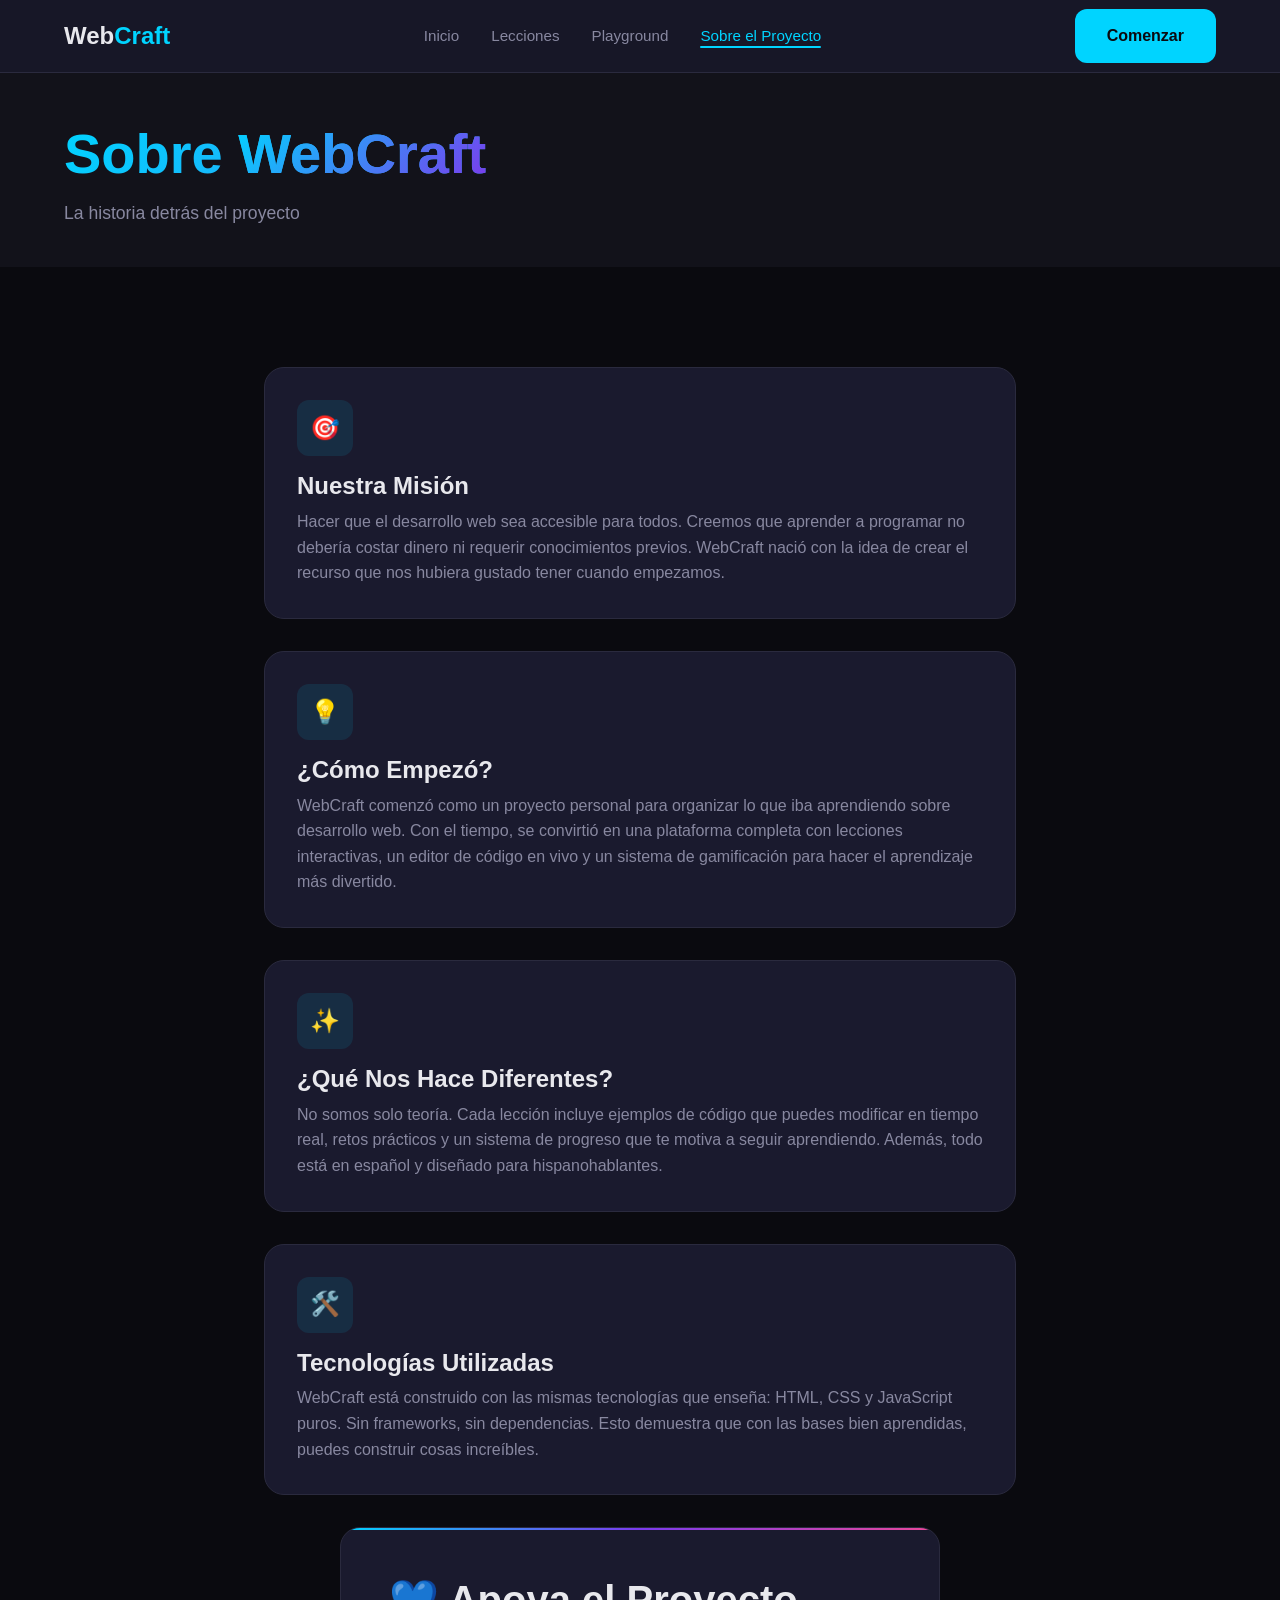
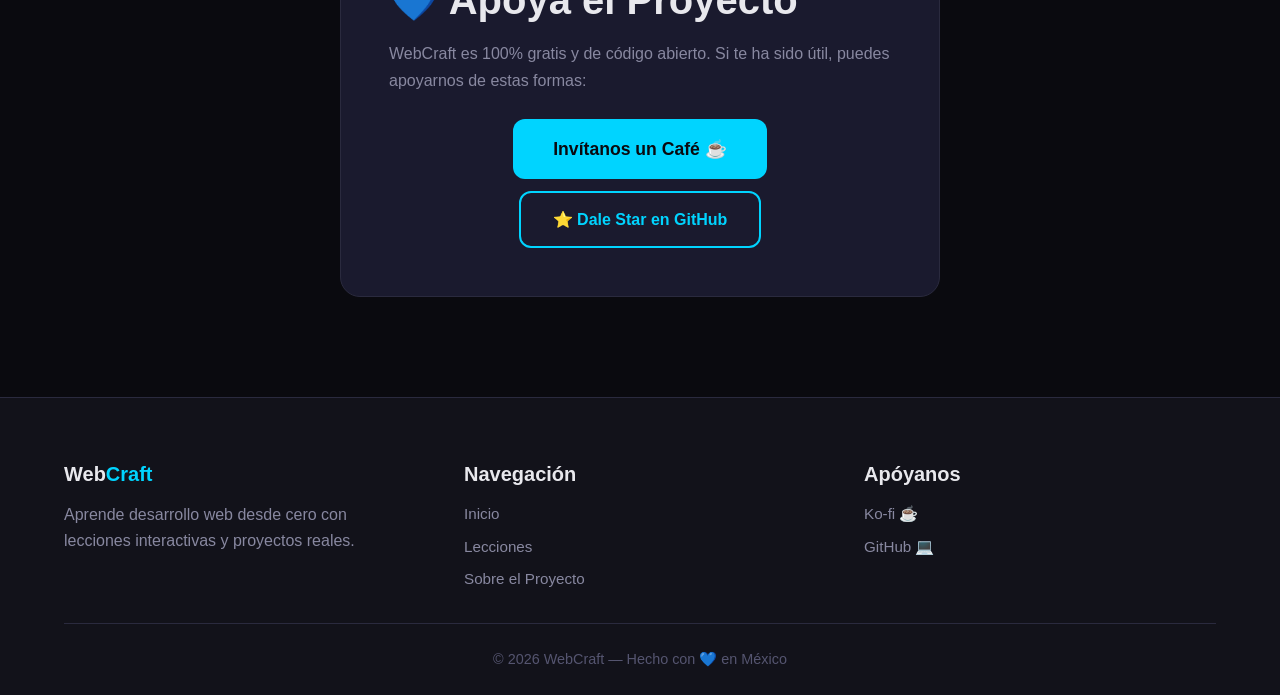
==== commit 73ae9936: "Implementar sonidos, playground libre y generador de certificados" ====
--- a/about.html
+++ b/about.html
@@ -21,6 +21,7 @@
       <ul class="nav-links" id="navLinks">
         <li><a href="index.html">Inicio</a></li>
         <li><a href="lecciones.html">Lecciones</a></li>
+        <li><a href="playground.html">Playground</a></li>
         <li><a href="about.html" class="active">Sobre el Proyecto</a></li>
       </ul>
       <a href="lecciones.html" class="btn btn-primary nav-cta">Comenzar</a>
@@ -103,6 +104,8 @@
   <script src="js/progress.js"></script>
   <script src="js/badges.js"></script>
   <script src="js/editor.js"></script>
+  <script src="js/sounds.js"></script>
   <script src="js/main.js"></script>
 </body>
 </html>
+
